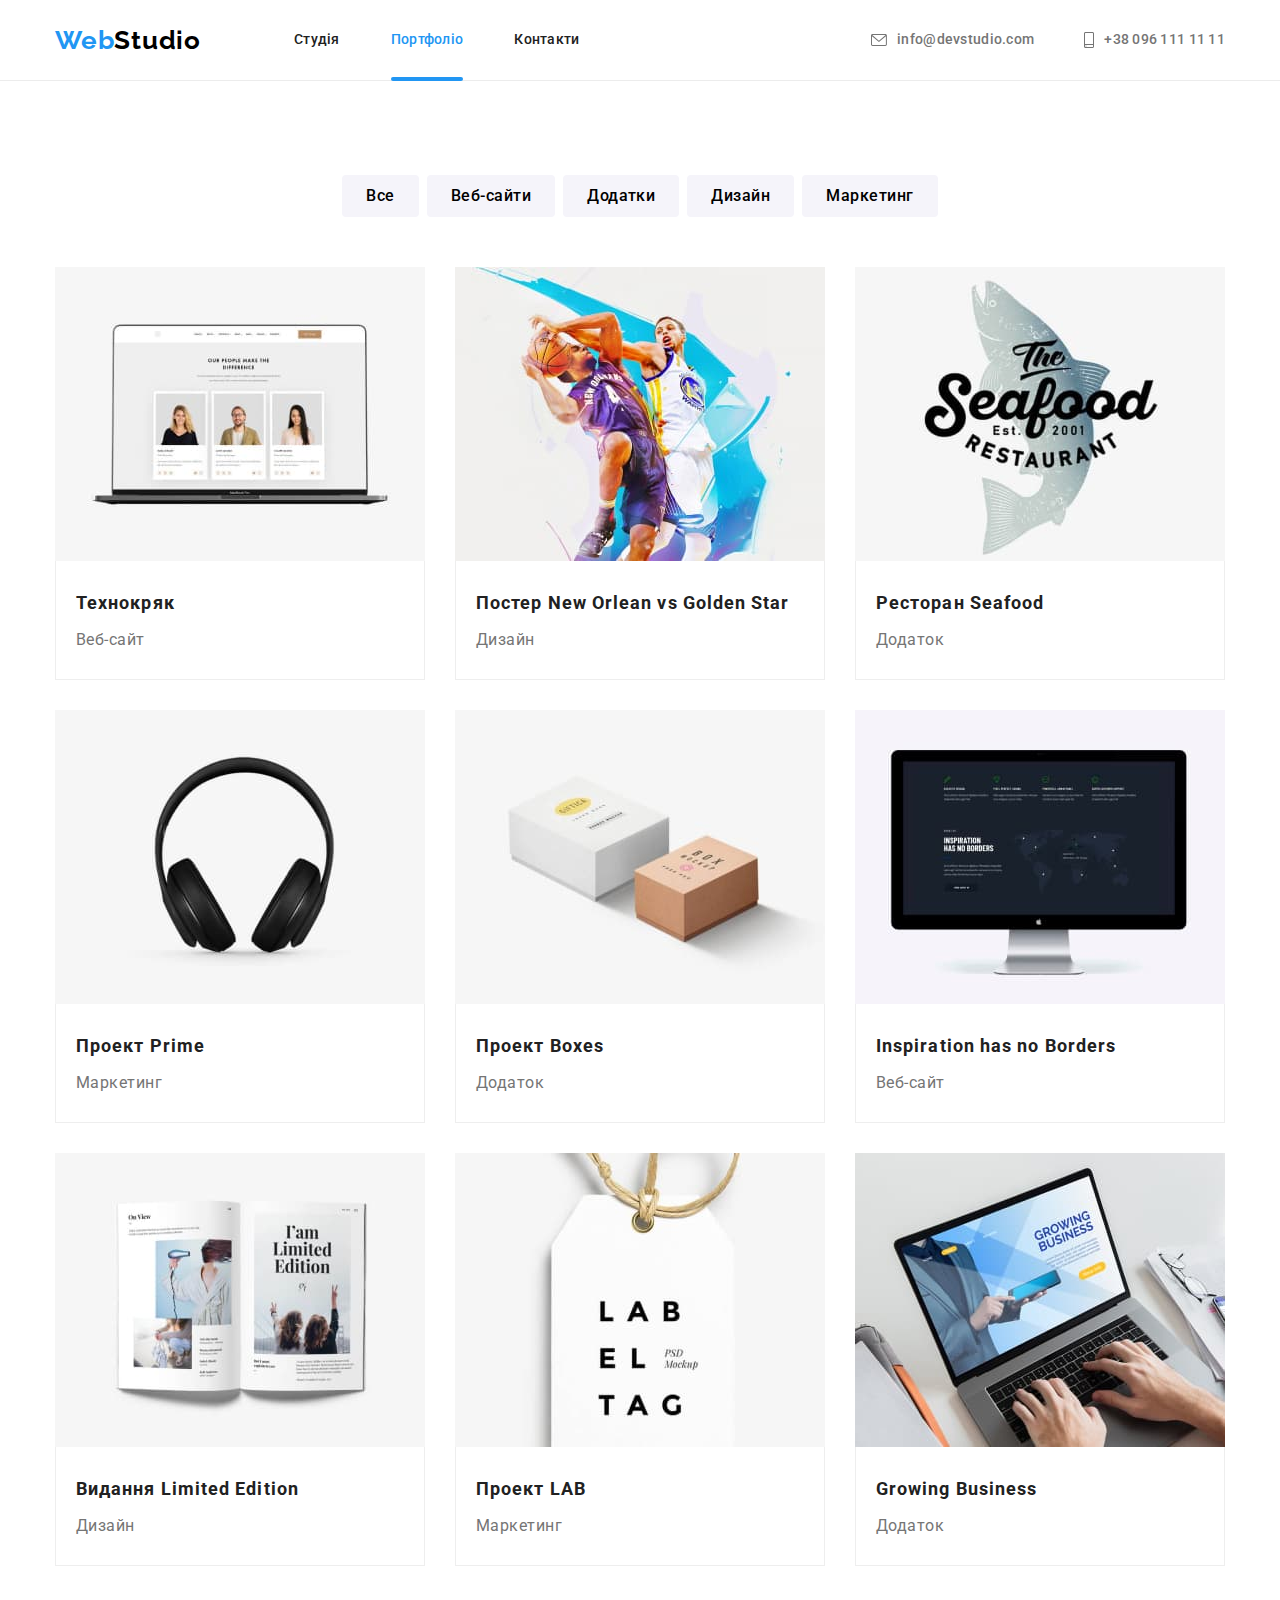
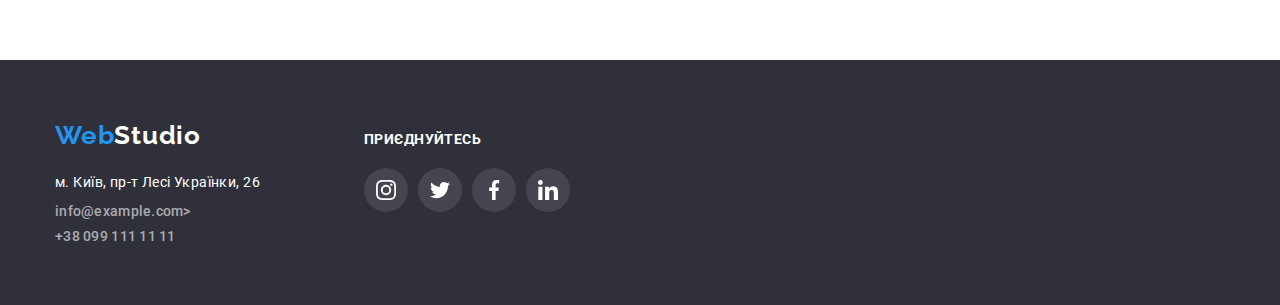
==== portfolio.html @ a133ea39 "copy hw-05" ====
<!DOCTYPE html>
<html lang="uk">
<head>
    <meta charset="UTF-8">
    <meta http-equiv="X-UA-Compatible" content="IE=edge">
    <meta name="viewport" content="width=device-width, initial-scale=1.0">
    <title lang="en">WebStudio</title>
    <link rel="preconnect" href="https://fonts.googleapis.com">
    <link rel="preconnect" href="https://fonts.gstatic.com" crossorigin>
    <link href="https://fonts.googleapis.com/css2?family=Raleway:wght@700&family=Roboto:wght@400;500;700;900&display=swap" rel="stylesheet">
    <link rel="stylesheet" href="https://cdn.jsdelivr.net/npm/modern-normalize@1.1.0/modern-normalize.min.css">
    <link rel="stylesheet" href="./css/styles.css">
</head>

<body>
    <!-- header -->
     <header class="page-header">
      <div class="container page-header-container">
      <nav class="page-nav">
        <a class="logo link" href="./index.html" lang="en">Web<span class="logo-header">Studio</span></a>
        <ul class="menu list">
          <li class="menu-item"><a class="menu-link link" href="">Студія</a></li>
          <li class="menu-item">
            <a class="menu-link current underline link" href="./portfolio.html">Портфоліо</a>
          </li>
          <li class="menu-item">
            <a class="menu-link link" href="">Контакти</a>
          </li>
        </ul>
      </nav>

      <ul class="list contacts-header-container">
          <li class="contacts-header">
            <a class="mail contacts-theme-light link"
            href="mailto:info@devstudio.com">
            <svg class="mail-icon" width="16" height="12">
              <use href="./images/sprite.svg#icon-envelope-hover"></use>
            </svg>
            info@devstudio.com</a>
          </li>       
          <li class="contacts-header">
            <a class="phone-number contacts-theme-light link" href="tel:+380961111111">
              <svg class="phone-icon" width="10" height="16">
                <use href="./images/sprite.svg#icon-smartphone"></use>
              </svg>
              +38 096 111 11 11</a>
          </li>            
      </ul>
      </div>
    </header>

    <!-- content portfolio-->
    <main>
    <section class="section">
      <div class="container">
      <h1 class="visually-hidden">Портфоліо</h1>
        <ul class="list button-portfolio">
            <li class="portfolio-nav">
                <button class="portfolio-btn" type="button">Все</button>
            </li>
            <li class="portfolio-nav">
                <button class="portfolio-btn" type="button">Веб-сайти</button>
            </li>
            <li class="portfolio-nav">
                <button class="portfolio-btn" type="button">Додатки</button>
            </li>
            <li class="portfolio-nav">
                <button class="portfolio-btn" type="button">Дизайн</button>
            </li>
            <li class="portfolio-nav">
                <button class="portfolio-btn" type="button">Маркетинг</button>
            </li>
        </ul>

        <ul class="list portfolio-cards">
            <li class="cards-item">
              <a href="" class="cards-link link">
                <div class="portfolio-box-overlay">
                <img src="./images/portfolio/technocrack.jpg" 
                alt="Технокряк" 
                width="370" 
                height="294">
                <p class="overlay">Ресурс пропонує комплексні пропозиції з різним рівнем функціоналу та сервісів. Все це дозволить відвідувачу отримати вичерпні відомості про компанію чи приватну особу.</p>  
                </div>
                <div class="portfolio-box">
                <h2 class="portfolio-title">Технокряк</h2>
                <p class="portfolio-text">Веб-сайт</p>
                </div> 
              </a>                 
            </li>
            <li class="cards-item">
              <a  href="" class="cards-link link">
                <div class="portfolio-box-overlay">
                  <img src="./images/portfolio/poster.jpg" alt="Постер" 
                width="370"
                height="294">
                <p class="overlay">Ресурс пропонує комплексні пропозиції з різним рівнем функціоналу та сервісів. Все це дозволить відвідувачу отримати вичерпні відомості про компанію чи приватну особу.</p>
                </div>        
                <div class="portfolio-box">
                <h2 class="portfolio-title">Постер <span lang="en">New Orlean vs Golden Star</span> </h2>
                <p class="portfolio-text">Дизайн</p>
                </div>   
              </a>               
            </li>
            <li class="cards-item">
              <a  href="" class="cards-link link">
                <div class="portfolio-box-overlay">
                  <img src="./images/portfolio/seafood.jpg" alt="Ресторан"
                width="370"
                height="294">
                <p class="overlay">Ресурс пропонує комплексні пропозиції з різним рівнем функціоналу та сервісів. Все це дозволить відвідувачу отримати вичерпні відомості про компанію чи приватну особу.</p>
                </div>                
                <div class="portfolio-box">
                  <h2 class="portfolio-title">Ресторан <span lang="en">Seafood</span></h2>
                  <p class="portfolio-text">Додаток</p>
                </div>        
              </a>        
            </li>
            <li class="cards-item">
              <a  href="" class="cards-link link">
                <div class="portfolio-box-overlay">
                  <img src="./images/portfolio/prime.jpg" alt="навушники" 
                  width="370"
                  height="294">
                  <p class="overlay">Ресурс пропонує комплексні пропозиції з різним рівнем функціоналу та сервісів. Все це дозволить відвідувачу отримати вичерпні відомості про компанію чи приватну особу.</p>
                </div>               
                <div class="portfolio-box">
                  <h2 class="portfolio-title">Проект <span lang="en">Prime</span></h2>
                  <p class="portfolio-text">Маркетинг</p>
                </div>    
              </a>            
            </li>
            <li class="cards-item">
              <a  href="" class="cards-link link">
                <div class="portfolio-box-overlay">
                  <img src="./images/portfolio/boxes.jpg" alt="коробки"
                  width="370"
                  height="294">
                  <p class="overlay">Ресурс пропонує комплексні пропозиції з різним рівнем функціоналу та сервісів. Все це дозволить відвідувачу отримати вичерпні відомості про компанію чи приватну особу.</p>
                </div>                
                <div class="portfolio-box">
                  <h2 class="portfolio-title">Проект <span lang="en">Boxes</span></h2>
                  <p class="portfolio-text">Додаток</p>
                </div>   
              </a>             
            </li>
            <li class="cards-item">
              <a  href="" class="cards-link link">
                <div class="portfolio-box-overlay">
                  <img src="./images/portfolio/inspiration.jpg" alt="монітор"
                  width="370"
                  height="294">
                  <p class="overlay">Ресурс пропонує комплексні пропозиції з різним рівнем функціоналу та сервісів. Все це дозволить відвідувачу отримати вичерпні відомості про компанію чи приватну особу.</p>
                </div>                
                <div class="portfolio-box">
                  <h2 class="portfolio-title"  lang="en">Inspiration has no Borders</h2>
                  <p class="portfolio-text">Веб-сайт</p>
                </div>          
              </a>      
            </li>
            <li class="cards-item">
              <a  href="" class="cards-link link">
                <div class="portfolio-box-overlay">
                  <img src="./images/portfolio/limited.jpg" alt="книга"
                width="370"
                height="294">
                <p class="overlay">Ресурс пропонує комплексні пропозиції з різним рівнем функціоналу та сервісів. Все це дозволить відвідувачу отримати вичерпні відомості про компанію чи приватну особу.</p>
                </div>                
                <div class="portfolio-box">
                  <h2 class="portfolio-title">Видання <span lang="en">Limited Edition</span></h2>
                  <p class="portfolio-text">Дизайн</p>
                </div>       
              </a>         
            </li>
            <li class="cards-item">
              <a  href="" class="cards-link link">
                <div class="portfolio-box-overlay">
                  <img src="./images/portfolio/lab.jpg" alt="бірка" 
                width="370"
                height="294">
                <p class="overlay">Ресурс пропонує комплексні пропозиції з різним рівнем функціоналу та сервісів. Все це дозволить відвідувачу отримати вичерпні відомості про компанію чи приватну особу.</p>
                </div>                
                <div class="portfolio-box">
                  <h2 class="portfolio-title">Проект <span lang="en">LAB</span></h2>
                  <p class="portfolio-text">Маркетинг</p>
                </div>     
              </a>           
            </li>
            <li class="cards-item">
              <a  href="" class="cards-link link">
                <div class="portfolio-box-overlay">
                  <img src="./images/portfolio/growing.jpg" alt="ноутбук" 
                width="370"
                height="294">
                <p class="overlay">Ресурс пропонує комплексні пропозиції з різним рівнем функціоналу та сервісів. Все це дозволить відвідувачу отримати вичерпні відомості про компанію чи приватну особу.</p>
                </div>                
                <div class="portfolio-box">
                  <h2 class="portfolio-title"  lang="en">Growing Business</h2>
                  <p class="portfolio-text">Додаток</p>
                </div> 
              </a>               
            </li>
        </ul>  
      </div>                  
    </section>
    </main>


    <!-- footer -->
     <footer class="footer">
      <div class="container pidval">
      <div class="footer-address">
      <a class="link logo" href="./index.html" lang="en">Web<span class="logo-footer">Studio</span></a>
      <address class="address">
        <ul class="list">
          <li class="address-list">
            <a class="street-address link"
              href="https://goo.gl/maps/wQYxwLy2fmPHbs7g9"
              target="_blank"
              rel="noreferrer noopener"
              >м. Київ, пр-т Лесі Українки, 26</a>
          </li>
          <li class="address-list">
            <a class="mail contacts-theme-dark link"
              href="mailto:info@example.com"
              >info@example.com></a>
          </li>
          <li class="address-list">
            <a class="phone-number contacts-theme-dark link" href="tel:+380991111111"
              >+38 099 111 11 11</a>
          </li>
        </ul>
      </address>
      </div>

      <div class="footer-icon">
      <h2 class="footer-title">приєднуйтесь</h2>
      <ul class="footer-social-list list">
        <li class="footer-social-item">
          <a href="" class="footer-social-link">
          <svg class="footer-icon" width="20" height="20">
            <use href="./images/sprite.svg#icon-instagram"></use>
          </svg>            
          </a>
        </li>
        <li class="footer-social-item">
          <a href="" class="footer-social-link">
            <svg class="footer-icon" width="20" height="20">
            <use href="./images/sprite.svg#icon-twitter"></use>  
            </svg>            
          </a>
        </li>
        <li class="footer-social-item">
          <a href="" class="footer-social-link">
            <svg class="footer-icon" width="20" height="20">
            <use href="./images/sprite.svg#icon-facebook"></use>
            </svg>            
          </a>
        </li>
        <li class="footer-social-item">
          <a href="" class="footer-social-link">
            <svg class="footer-icon" width="20" height="20">
              <use href="./images/sprite.svg#icon-linkedin"></use>
            </svg>            
          </a>
        </li>
      </ul>
      </div>
      </div> 
    </footer>
</body>
</html>
---- css/styles.css ----
:root {
    --primary-font: 'Roboto',
        sans-serif;
    --secondary-font: 'Raleway',
        sans-serif;
    --primary-text-color: #212121;
    --secondary-text-color: #757575;
    --accent-color: #2196F3;
    --main-color: #FFFFFF;
    --icon-color: #afb1b8;
    --duration: 250ms;
    --timing-function: cubic-bezier(0.4, 0, 0.2, 1);
}

h1, h2, h3, h4, p {
    margin-top: 0;
    margin-bottom: 0;
}

ol, ul {
    margin-top: 0;
    margin-bottom: 0;
    padding-left: 0;
}

img {
    display: block;
}

button {
    cursor: pointer;
}

.list {
    list-style: none;
}

.link {
    text-decoration: none;
}

body {
    font-family: var(--primary-font);
    color: var(--primary-text-color);
}

img {
    display: block;
    max-width: 100%;
    height: auto;
}

.visually-hidden {
    position: absolute;
    white-space: nowrap;
    width: 1px;
    height: 1px;
    overflow: hidden;
    border: 0;
    padding: 0;
    clip: rect(0 0 0 0);
    clip-path: inset(50%);
    margin: -1px;
}

.container {
    width: 1200px;
    margin-left: auto;
    margin-right: auto;
    padding-left: 15px;
    padding-right: 15px;
}

/* ------------- logo ------------------ */

.logo {
    font-family: var(--secondary-font);
    font-weight: 700;
    font-size: 26px;
    line-height: 1.19;
    letter-spacing: 0.03em;
    color: var(--accent-color);
    margin-right: 93px;
}

.logo-header {
   color: #000000; 
   
}

.logo-footer {
   color: var(--main-color);
}

/* ---------------- header ------------------ */

.page-header {
    border-bottom: 1px solid #ECECEC;
}

.page-header-container {
    display: flex;
    align-items: center;
}

.page-nav {
    display: flex;
    align-items: center;
}

.menu {
    display: flex;
    align-items: center;
}

.menu-item:not(:last-child) {
    margin-right: 51px;
}

.menu-link {
    display: block;
    position: relative;
    font-weight: 500;
    font-size: 14px;
    line-height: 1.14;
    letter-spacing: 0.02em;
    color: var(--primary-text-color);
    padding-top: 32px;
    padding-bottom: 32px;
    transition: color var(--duration) var(--timing-function);
}

.underline::after {
    position: absolute;
    display: block;
    content: '';
    left: 0;
    bottom: 0;
    width: 100%;
    height: 4px;
    border-radius: 2px;
    background-color: var(--accent-color);
    margin-bottom: -1px;
}

.menu-link.current {
    color: var(--accent-color);
}

.menu-link:hover,
.menu-link:focus {
    color: var(--accent-color);
}

.contacts-header-container {
    display: flex;
    align-items: center;
    margin-left: auto;
}

.contacts-header:not(:last-child) {
    margin-right: 50px;
}

.phone-number,
.mail {
    display: flex;
    align-items: center;
    font-weight: 500;
    font-size: 14px;
    line-height: 1.14;
    letter-spacing: 0.02em;
    transition: color var(--duration) var(--timing-function);
}

.contacts-theme-dark {
    color: rgba(255, 255, 255, 0.6);
}

.contacts-theme-light {
    color: var(--secondary-text-color);
}

.phone-number:hover,
.phone-number:focus {
    color: var(--accent-color);
}

.phone-icon {
    fill: currentColor;
    margin-right: 10px;
}

.mail:hover,
.mail:focus {
    color: var(--accent-color);
}

.mail-icon {
    fill: currentColor;
    margin-right: 10px;
}

/* ------------------ hero -------------*/

.hero {
    max-width: 1600px;
    background-color: #2F303A;
    text-align: center;
    padding-top: 200px;
    padding-bottom: 200px;
    background-image:linear-gradient(rgba(47, 48, 58, 0.4), rgba(47, 48, 58, 0.4)), url(../images/hero/bg.jpg);
    background-size: cover;
    background-position: center ;
    background-repeat: no-repeat;
    background-color: #C4C4C4;
    margin-left: auto;
    margin-right: auto;
}

.hero-title {
    width: 696px;
    font-weight: 900;
    font-size: 44px;
    line-height: 1.36;
    letter-spacing: 0.06em;
    align-items: center;
    text-transform: uppercase;
    color: var(--main-color);
    margin-left: auto;
    margin-right: auto;
    margin-bottom: 30px;
}

.modal-btn {
    border-radius: 4px;
    min-width: 200px;
    padding: 10px 32px;
    font-weight: 700;
    font-size: 16px;
    line-height: 1.88;
    align-items: center;
    letter-spacing: 0.06em;
    color: var(--main-color);
    background-color: var(--accent-color);
    border-color: transparent;
    transition: background-color var(--duration) var(--timing-function), box-shadow var(--duration) var(--timing-function);
  }

.modal-btn:hover,
.modal-btn:focus {
    background-color: #188CE8;
    box-shadow: 0px 4px 4px rgba(0, 0, 0, 0.15);
}


/* ----------------- content ----------- */

.section {
    padding-top: 94px;
    padding-bottom: 94px;
}

.content-list-container {
    display: flex;
    flex-wrap: wrap;
    justify-content: space-between;
}

.content-title {
    font-weight: 700;
    font-size: 14px;
    line-height: 1.14;
    letter-spacing: 0.03em;
    text-transform: uppercase;
    margin-bottom: 10px;
}

.content-text {
    width: 270px;
    font-weight: 400;
    font-size: 14px;
    line-height: 1.71;
    letter-spacing: 0.03em;
    color: var(--secondary-text-color);
}

.icon-content {
    display: flex;
    justify-content: center;
    align-items: center;
    margin-bottom: 30px;  
    width: 270px;
    height: 120px;
    background-color: #F5F4FA;
    border-radius: 4px;
}

.section-heading {
    font-weight: 700;
    font-size: 36px;
    line-height: 1.16;
    text-align: center;
    letter-spacing: 0.03em;
    margin-bottom: 50px;
}

.img-box {
    padding-top: 0px;
}

.img-box-container {
    display: flex;
    justify-content: space-between;
}

.img-item {
    position: relative;
}

.img-title {
    position: absolute;
    display: flex;
    align-items: center;
    justify-content: center;
    font-family: var(--primary-font);
    font-weight: 700;
    font-size: 14px;
    line-height: 1.14;
    letter-spacing: 0.03em;
    text-transform: uppercase;
    color: var(--main-color);
    width: 100%;
    height: 70px;
    background: rgba(47, 48, 58, 0.8);
    bottom: 0;
}


/* ------------- team ------------ */

.team {
    background-color: #F5F4FA;
}

.team-name {
    display: flex;
    flex-wrap: wrap;
}

.team-cards {
    width: 270px;
    height: 428px;
    background: var(--main-color);
    box-shadow: 0px 1px 3px rgba(0, 0, 0, 0.12), 0px 1px 1px rgba(0, 0, 0, 0.14), 0px 2px 1px rgba(0, 0, 0, 0.2);
    border-radius: 0px 0px 4px 4px;
    flex-basis: calc((100% - 90px) / 4);
}

.team-cards:not(:nth-child(4n)) {
    margin-right: 30px;
}

.team-name-title {
    font-weight: 500;
    font-size: 16px;
    line-height: 1.19;
    text-align: center;
    letter-spacing: 0.03em;
    margin-bottom: 10px;
}

.team-name-text {
    font-weight: 400;
    font-size: 16px;
    line-height: 1.19;
    text-align: center;
    letter-spacing: 0.03em;
    color: var(--secondary-text-color);
    margin-bottom: 16px;
    }

.team-name-box {
    padding-top: 30px;
    padding-bottom: 30px;
}

.social-list {
    display: flex;
    justify-content: center;
    gap: 10px;
}

.social-list-link {
    display: flex;
    justify-content: center;
    align-items: center;
    width: 44px;
    height: 44px;
    border-radius: 50%;
    background-color: var(--main-color);
    transition: background-color var(--duration) var(--timing-function);
}

.social-list-icon {
    fill: var(--icon-color);
    transition: fill var(--duration) var(--timing-function);
}

.social-list-link:hover,
.social-list-link:focus {
    background-color: var(--accent-color);
}

.social-list-link:hover .social-list-icon,
.social-list-link:focus .social-list-icon {
    fill: var(--main-color);
}

/* -------------- client -------------- */

.client-list {
    display: flex;
    justify-content: center;
    gap: 30px;
}

.client-item {
    width: 170px;
    height: 92px;
}

.client-link {
    display: flex;
    justify-content: center;
    align-items: center;
    width: 100%;
    height: 100%;
    border: 1px solid var(--icon-color);
    border-radius: 4px;
    transition: border-color var(--duration) var(--timing-function);
}

.client-icon {
    fill: var(--icon-color);
    transition: fill var(--duration) var(--timing-function);
}

.client-link:hover,
.client-link:focus {
    border-color: var(--accent-color);
}

.client-link:hover .client-icon,
.client-link:focus .client-icon {
    fill: var(--accent-color);
}

    
/* ------------ footer ------------ */

.footer {
    background-color: #2F303A;
    padding-top: 60px;
    padding-bottom: 60px;
}

.pidval {
    display: flex;
    align-items: baseline;
}

.footer-address {   
    margin-right: 70px;
}

.address {
    font-style: normal;
    margin-top: 20px;
}

.street-address {
    font-weight: 400;
    font-size: 14px;
    line-height: 1.71;
    letter-spacing: 0.03em;
    color: var(--main-color);  
    transition: color var(--duration) var(--timing-function);
}

.address-list:not(:last-child) {
    margin-bottom: 9px;
}
 
.street-address:hover,
.street-address:focus {
    color: var(--accent-color);
}

.footer-title {
    font-family: var(--primary-font);
    font-weight: 700;
    font-size: 14px;
    line-height: 1.14;
    letter-spacing: 0.03em;
    text-transform: uppercase;
    color: var(--main-color);
    margin-bottom: 20px;
}

.footer-social-list {
    display: flex;
    justify-content: center;
    gap: 10px;
}

.footer-social-link {
    display: flex;
    justify-content: center;
    align-items: center;
    width: 44px;
    height: 44px;
    border-radius: 50%;
    background-color: rgba(255, 255, 255, 0.1);
    transition: background-color var(--duration) var(--timing-function);
}

.footer-icon {
    fill: var(--main-color);
}

.footer-social-link:hover,
.footer-social-link:focus {
    background-color: var(--accent-color);
}



/* ---------------- portfolio ------------- */

.button-portfolio {
    display: flex;
    margin-bottom: 50px;
    justify-content: center;
}

.portfolio-nav:not(:last-child) {
    margin-right: 8px;
}

.portfolio-btn {
    font-weight: 500;
    font-size: 16px;
    line-height: 1.62;
    text-align: center;
    letter-spacing: 0.03em;
    cursor: pointer;
    background-color: #F5F4FA;
    border-radius: 4px;
    border-color: transparent;
    padding: 6px 22px;
    transition: color var(--duration) var(--timing-function), background-color var(--duration) var(--timing-function), box-shadow var(--duration) var(--timing-function);
}

.portfolio-btn:hover,
.portfolio-btn:focus {
    color: var(--main-color);
    background-color: var(--accent-color);
    box-shadow: 0px 4px 4px rgba(0, 0, 0, 0.25);
}

.portfolio-cards {
    display: flex;
    flex-wrap: wrap;
    gap: 30px;
}

.portfolio-box {
    border: 1px solid #EEEEEE;
    border-top: transparent;
    padding: 24px 20px;
}

.portfolio-title {
    font-weight: 700;
    font-size: 18px;
    line-height: 2.0;
    letter-spacing: 0.06em;
    margin-bottom: 4px;
    color: var(--primary-text-color);
}

.portfolio-text {
    font-weight: 400;
    font-size: 16px;
    line-height: 1.88;
    letter-spacing: 0.03em;
    color: var(--secondary-text-color);
}

.cards-link {
    display: block;
    transition: box-shadow var(--duration) var(--timing-function);
}

.cards-link:hover,
.cards-link:focus {
    cursor: pointer;
    box-shadow: 0px 4px 4px rgba(0, 0, 0, 0.25);
}

.portfolio-box-overlay {
    position: relative;
    overflow: hidden;
}

.overlay {
    position: absolute;
    top: 0;
    left: 0;
    font-family: var(--primary-font);
    font-weight: 400;
    font-size: 18px;
    line-height: 1.56;   
    letter-spacing: 0.03em;
    color: var(--main-color);
    background-color: rgba(33, 150, 243, 0.9);
    padding: 63px 24px;
    width: 100%;
    height: 100%;
    transform: translate(0, 100%);
    transition: transform var(--duration) var(--timing-function);
}

.cards-link:hover .overlay,
.cards-link:focus .overlay {
    transform: translate(0, 0);
}

/* ------------ modal btn ------------------- */

.backdrop {
    position: fixed;
    z-index: 100;
    top: 0;
    left: 0;
    width: 100%;
    height: 100%;
    background-color: rgba(0, 0, 0, 0.2);
    transition: opacity var(--duration) var(--timing-function), visibility var(--duration) var(--timing-function);
}

.backdrop.is-hidden {
    opacity: 0;
    visibility: hidden;
    pointer-events: none;
}

.modal {
    position: absolute;
    top: 50%;
    left: 50%;
    transform: translate(-50%, -50%);
    width: 528px;
    height: 581px;
    background-color: var(--main-color);
}

.modal-close-btn {
    position: absolute;
    top: 8px;
    right: 8px;
    display: flex;
    align-items: center;
    justify-content: center;
    width: 30px;
    height: 30px;
    border-radius: 50%;
    background-color: var(--main-color);
    border: 1px solid rgba(0, 0, 0, 0.1);
    padding: 0;
}
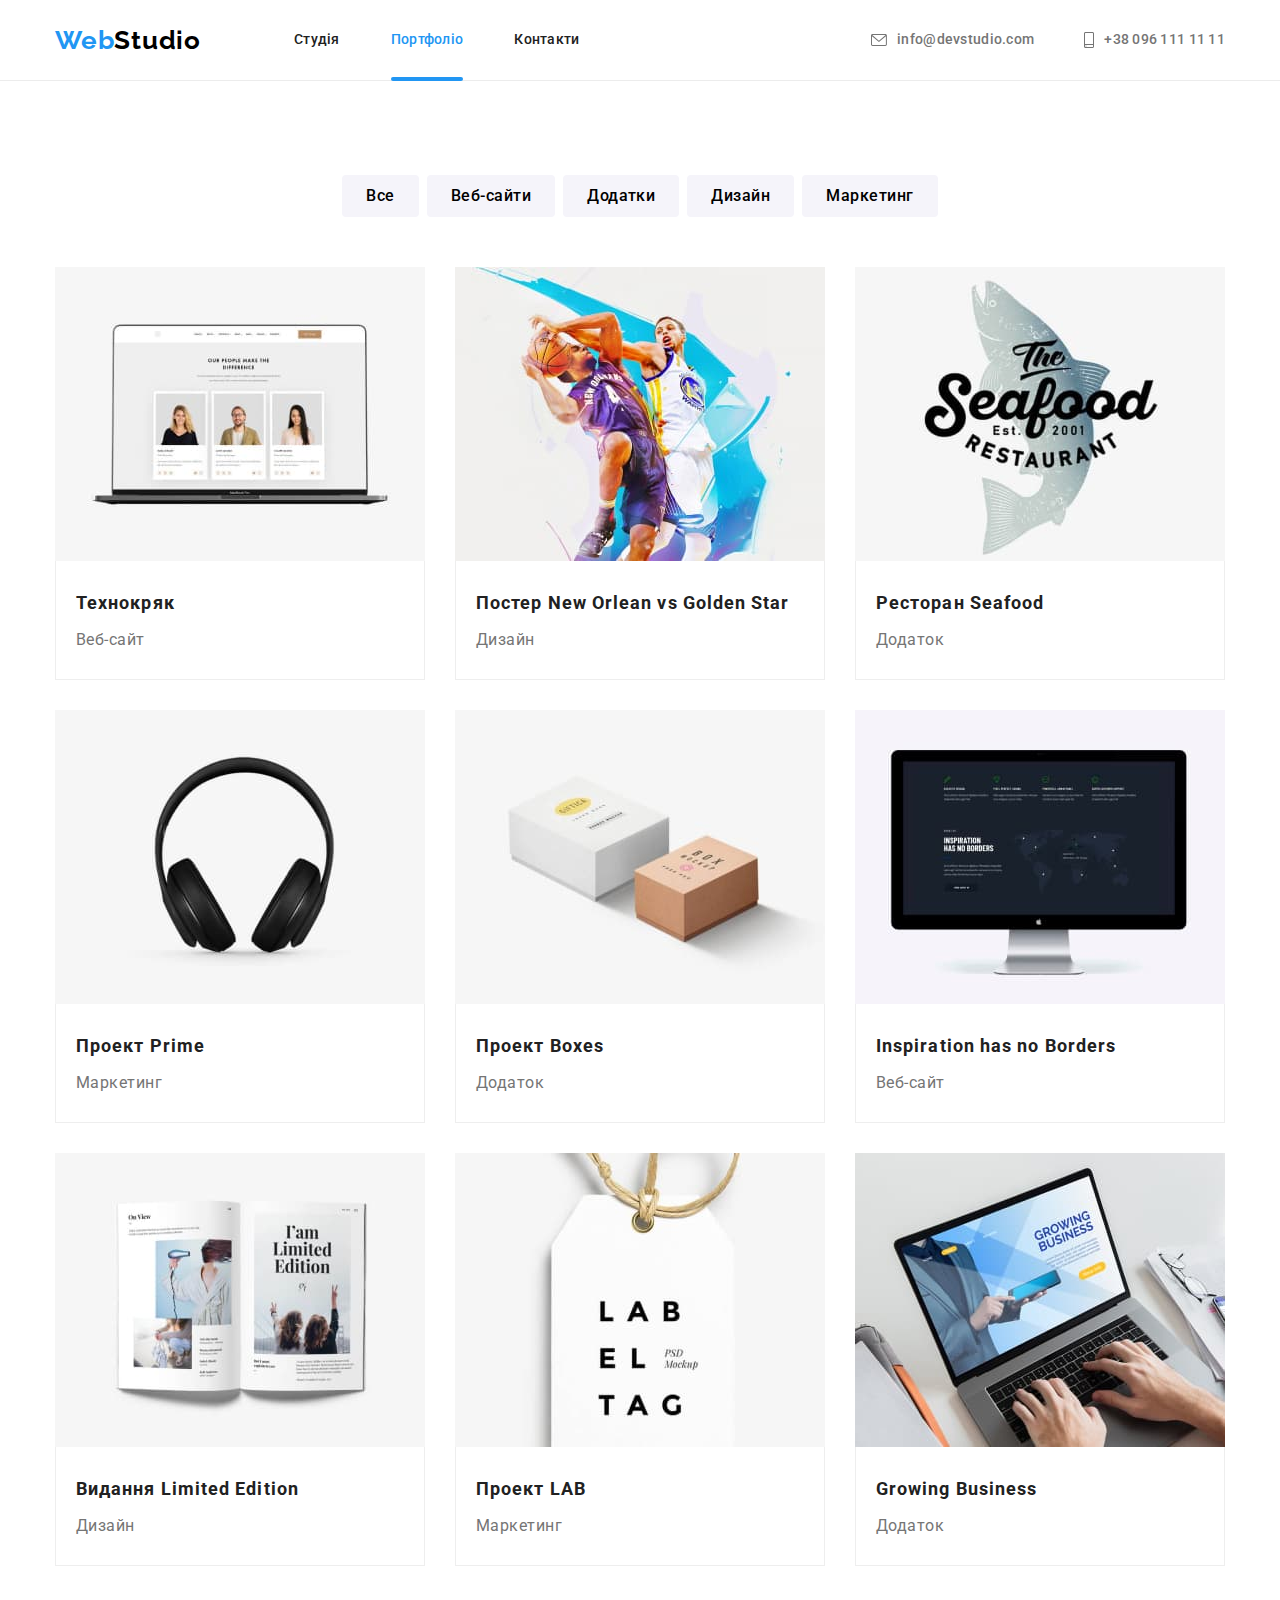
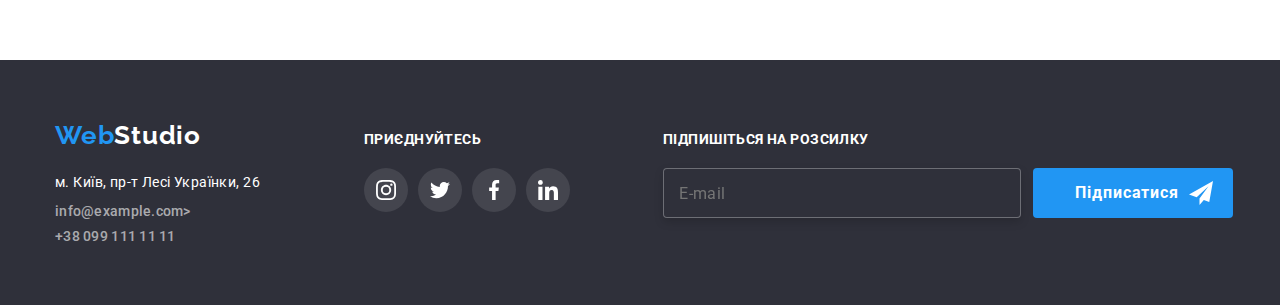
==== commit 9366d3cc: "add  footer form" ====
--- a/portfolio.html
+++ b/portfolio.html
@@ -207,7 +207,7 @@
 
 
     <!-- footer -->
-     <footer class="footer">
+    <footer class="footer">
       <div class="container pidval">
       <div class="footer-address">
       <a class="link logo" href="./index.html" lang="en">Web<span class="logo-footer">Studio</span></a>
@@ -266,7 +266,23 @@
         </li>
       </ul>
       </div>
-      </div> 
+
+      <div class="form-footer-wrapper">
+        <p class="form-footer-text">Підпишіться на розсилку</p>
+        <form class="form-footer">
+        <label>
+          <input type="email" name="email" class="form-footer-input" placeholder="E-mail" >
+        </label>        
+        <button class="form-footer-btn" type="submit">
+          <span class="form-footer-btn-text">Підписатися 
+            <svg class="form-footer-icon" width="24" height="24">
+            <use href="/images/sprite.svg#icon-send"></use>
+            </svg>
+          </span>
+        </button>
+        </form>
+      </div>
+      </div>
     </footer>
 </body>
 </html>
--- a/css/styles.css
+++ b/css/styles.css
@@ -460,9 +460,9 @@
 /* ------------ footer ------------ */
 
 .footer {
+    display: flex;
     background-color: #2F303A;
-    padding-top: 60px;
-    padding-bottom: 60px;
+    padding: 60px 0px;
 }
 
 .pidval {
@@ -512,6 +512,7 @@
     display: flex;
     justify-content: center;
     gap: 10px;
+    margin-right: 93px;
 }
 
 .footer-social-link {
@@ -532,6 +533,75 @@
 .footer-social-link:hover,
 .footer-social-link:focus {
     background-color: var(--accent-color);
+}
+
+/* --------- form footer --------- */
+
+.form-footer-text {
+    display: block;
+    font-weight: 700;
+    font-size: 14px;
+    line-height: 1.14;
+    letter-spacing: 0.03em;
+    text-transform: uppercase;
+    color: var(--main-color);
+    margin-bottom: 20px;
+}
+
+.form-footer {
+    display: flex;
+}
+
+.form-footer-input {
+    width: 358px;
+    height: 50px;
+    padding: 16px 15px;
+    margin-right: 12px;
+    border: 1px solid rgba(255, 255, 255, 0.3);
+    filter: drop-shadow(0px 4px 4px rgba(0, 0, 0, 0.15));
+    border-radius: 4px;
+    background-color: #2F303A;
+    color: var(--main-color);
+
+    font-family: var(--primary-font);
+    font-weight: 400;
+    font-size: 16px;
+    line-height: 1.25;
+    letter-spacing: 0.03em;
+}
+
+.form-footer-btn {
+    width: 200px;
+    height: 50px;
+    border-radius: 4px;
+    padding-left: 28px;
+    background-color: var(--accent-color);
+    border-color: transparent;
+    transition: background-color var(--duration) var(--timing-function), box-shadow var(--duration) var(--timing-function);
+  }
+
+.form-footer-btn:hover,
+.form-footer-btn:focus {
+    background-color: #188CE8;
+    box-shadow: 0px 4px 4px rgba(0, 0, 0, 0.15);
+}
+
+.form-footer-btn-text {
+    display: flex;
+    align-items: center;
+    justify-content: center;
+    font-family: var(--primary-font);
+    font-weight: 700;
+    font-size: 16px;
+    line-height: 1.88;
+    align-items: center;
+    letter-spacing: 0.06em;
+    color: var(--main-color);
+    
+}
+
+.form-footer-icon {
+    margin-left: 10px;
 }
 
 
@@ -664,6 +734,7 @@
     width: 528px;
     height: 581px;
     background-color: var(--main-color);
+    padding: 40px;
 }
 
 .modal-close-btn {
@@ -680,3 +751,160 @@
     border: 1px solid rgba(0, 0, 0, 0.1);
     padding: 0;
 }
+
+.modal-close-icon {
+    transition: fill var(--duration) var(--timing-function);
+}
+
+.modal-close-btn:hover .modal-close-icon, 
+.modal-close-btn:focus .modal-close-icon {
+    fill: var(--accent-color);
+}
+
+
+/* --------------- modal form --------------- */
+
+.modal-form {
+    display: flex;
+    flex-direction: column;
+}
+
+.text-form {
+    font-weight: 700;
+    font-size: 20px;
+    line-height: 1.15;
+    text-align: center;
+    letter-spacing: 0.03em;
+    margin-bottom: 12px;
+}
+
+.modal-form-field {
+    margin-bottom: 10px;
+}
+
+.modal-form-desc {
+    display: block;
+    font-weight: 400;
+    font-size: 12px;
+    line-height: 1.16;
+    letter-spacing: 0.01em;
+    color: var(--secondary-text-color);
+    margin-bottom: 4px;
+}
+
+.modal-form-wrapper {
+    display: block;
+    position: relative;
+}
+
+.modal-form-input {
+    width: 100%;
+    height: 40px;
+    border: 1px solid rgba(33, 33, 33, 0.2);
+    border-radius: 4px;
+    padding-left: 42px;
+    transition: border-color var(--duration) var(--timing-function);
+}
+
+.modal-form-input:focus {
+    outline: 0;
+    border-color: var(--accent-color);
+}
+
+.modal-form-icon {
+    position: absolute;
+    top: 11px;
+    left: 12px; 
+    transition: fill var(--duration) var(--timing-function);   
+}
+
+.modal-form-input:focus + .modal-form-icon {
+    fill: var(--accent-color);
+}
+
+.modal-form-message {
+    width: 100%;
+    height: 120px;
+    padding: 12px 16px;
+    border: 1px solid rgba(33, 33, 33, 0.2);
+    border-radius: 4px;
+    resize: none;
+    font-size: 12px;
+    transition: border-color var(--duration) var(--timing-function);
+    margin-bottom: 20px;
+}
+
+.modal-form-message::placeholder {
+    font-size: 12px;
+    color: rgba(117, 117, 117, 0.5);
+}
+
+.modal-form-message:focus {
+    outline: 0;
+    border-color: var(--accent-color);
+}
+
+.modal-form-check-desc {
+    display: flex;
+    align-items: center;
+    font-weight: 400;
+    font-size: 14px;
+    line-height: 1.71;
+    letter-spacing: 0.03em;
+    color: var(--secondary-text-color);
+    margin-bottom: 30px;
+    
+}
+
+.modal-form-check-desc::before {
+    display: block;
+    width: 16px;
+    height: 15px;
+    border: 1px solid var(--primary-text-color);
+    box-shadow: 0px 4px 4px rgba(0, 0, 0, 0.25);
+    border-radius: 2px;
+    content: '';
+    cursor: pointer;
+    margin-right: 7px;
+}
+
+.modal-form-check:checked + .modal-form-check-desc::before {
+    background-color: var(--accent-color);
+    background-image: url(/images/vector/vector\(1\).svg);
+    background-repeat: no-repeat;
+    background-position: center;
+    border-color: transparent;
+}
+
+
+.modal-form-check:focus + .modal-form-check-desc::before {
+    outline: 1px solid var(--accent-color);
+}
+
+.modal-form-check-desc-link {
+    color: var(--accent-color);
+    text-decoration: underline var(--accent-color);
+}
+
+.modal-form-submit {
+    align-self: center;
+    border-radius: 4px;
+    min-width: 200px;
+    padding: 10px 32px;
+    font-weight: 700;
+    font-size: 16px;
+    line-height: 1.88;
+    align-items: center;
+    letter-spacing: 0.06em;
+    color: var(--main-color);
+    background-color: var(--accent-color);
+    border-color: transparent;
+    transition: background-color var(--duration) var(--timing-function), box-shadow var(--duration) var(--timing-function);
+  }
+
+.modal-btn:hover,
+.modal-btn:focus {
+    background-color: #188CE8;
+    box-shadow: 0px 4px 4px rgba(0, 0, 0, 0.15);
+}
+
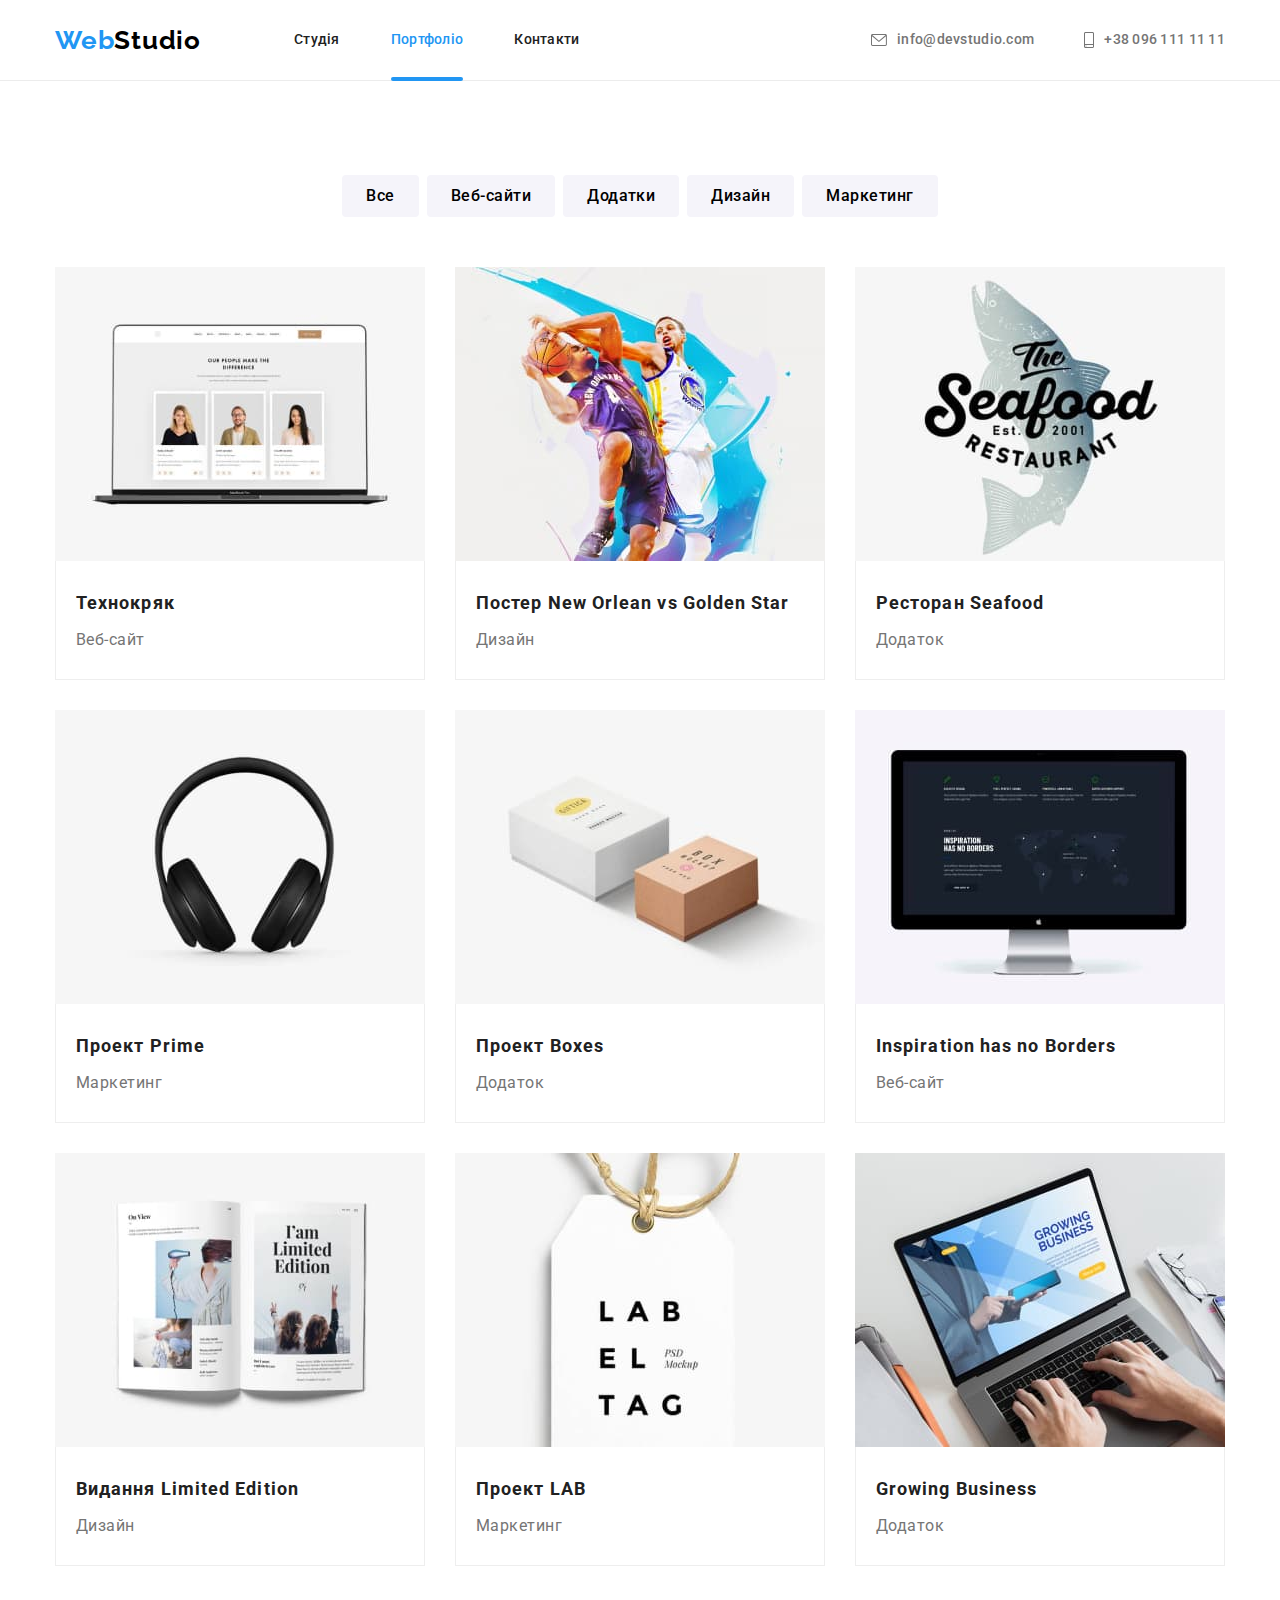
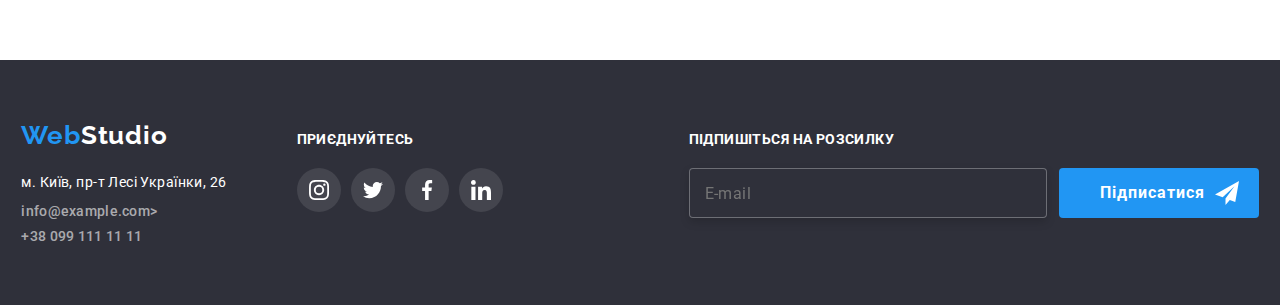
==== commit 1a8e2db2: "add changes hw-06" ====
--- a/portfolio.html
+++ b/portfolio.html
@@ -1,288 +1,346 @@
 <!DOCTYPE html>
 <html lang="uk">
-<head>
-    <meta charset="UTF-8">
-    <meta http-equiv="X-UA-Compatible" content="IE=edge">
-    <meta name="viewport" content="width=device-width, initial-scale=1.0">
+  <head>
+    <meta charset="UTF-8" />
+    <meta http-equiv="X-UA-Compatible" content="IE=edge" />
+    <meta name="viewport" content="width=device-width, initial-scale=1.0" />
     <title lang="en">WebStudio</title>
-    <link rel="preconnect" href="https://fonts.googleapis.com">
-    <link rel="preconnect" href="https://fonts.gstatic.com" crossorigin>
-    <link href="https://fonts.googleapis.com/css2?family=Raleway:wght@700&family=Roboto:wght@400;500;700;900&display=swap" rel="stylesheet">
-    <link rel="stylesheet" href="https://cdn.jsdelivr.net/npm/modern-normalize@1.1.0/modern-normalize.min.css">
-    <link rel="stylesheet" href="./css/styles.css">
-</head>
-
-<body>
+    <link rel="preconnect" href="https://fonts.googleapis.com" />
+    <link rel="preconnect" href="https://fonts.gstatic.com" crossorigin />
+    <link
+      href="https://fonts.googleapis.com/css2?family=Raleway:wght@700&family=Roboto:wght@400;500;700;900&display=swap"
+      rel="stylesheet"
+    />
+    <link
+      rel="stylesheet"
+      href="https://cdn.jsdelivr.net/npm/modern-normalize@1.1.0/modern-normalize.min.css"
+    />
+    <link rel="stylesheet" href="./css/styles.css" />
+  </head>
+
+  <body>
     <!-- header -->
-     <header class="page-header">
+    <header class="page-header">
       <div class="container page-header-container">
-      <nav class="page-nav">
-        <a class="logo link" href="./index.html" lang="en">Web<span class="logo-header">Studio</span></a>
-        <ul class="menu list">
-          <li class="menu-item"><a class="menu-link link" href="">Студія</a></li>
-          <li class="menu-item">
-            <a class="menu-link current underline link" href="./portfolio.html">Портфоліо</a>
+        <nav class="page-nav">
+          <a class="logo link" href="./index.html" lang="en"
+            >Web<span class="logo-header">Studio</span></a
+          >
+          <ul class="menu list">
+            <li class="menu-item"><a class="menu-link link" href="">Студія</a></li>
+            <li class="menu-item">
+              <a class="menu-link current underline link" href="./portfolio.html">Портфоліо</a>
+            </li>
+            <li class="menu-item">
+              <a class="menu-link link" href="">Контакти</a>
+            </li>
+          </ul>
+        </nav>
+
+        <ul class="list contacts-header-container">
+          <li class="contacts-header">
+            <a class="mail contacts-theme-light link" href="mailto:info@devstudio.com">
+              <svg class="mail-icon" width="16" height="12">
+                <use href="./images/sprite.svg#icon-envelope-hover"></use>
+              </svg>
+              info@devstudio.com</a
+            >
           </li>
-          <li class="menu-item">
-            <a class="menu-link link" href="">Контакти</a>
-          </li>
-        </ul>
-      </nav>
-
-      <ul class="list contacts-header-container">
-          <li class="contacts-header">
-            <a class="mail contacts-theme-light link"
-            href="mailto:info@devstudio.com">
-            <svg class="mail-icon" width="16" height="12">
-              <use href="./images/sprite.svg#icon-envelope-hover"></use>
-            </svg>
-            info@devstudio.com</a>
-          </li>       
           <li class="contacts-header">
             <a class="phone-number contacts-theme-light link" href="tel:+380961111111">
               <svg class="phone-icon" width="10" height="16">
                 <use href="./images/sprite.svg#icon-smartphone"></use>
               </svg>
-              +38 096 111 11 11</a>
-          </li>            
-      </ul>
+              +38 096 111 11 11</a
+            >
+          </li>
+        </ul>
       </div>
     </header>
 
     <!-- content portfolio-->
     <main>
-    <section class="section">
-      <div class="container">
-      <h1 class="visually-hidden">Портфоліо</h1>
-        <ul class="list button-portfolio">
-            <li class="portfolio-nav">
-                <button class="portfolio-btn" type="button">Все</button>
-            </li>
-            <li class="portfolio-nav">
-                <button class="portfolio-btn" type="button">Веб-сайти</button>
-            </li>
-            <li class="portfolio-nav">
-                <button class="portfolio-btn" type="button">Додатки</button>
-            </li>
-            <li class="portfolio-nav">
-                <button class="portfolio-btn" type="button">Дизайн</button>
-            </li>
-            <li class="portfolio-nav">
-                <button class="portfolio-btn" type="button">Маркетинг</button>
-            </li>
-        </ul>
-
-        <ul class="list portfolio-cards">
-            <li class="cards-item">
-              <a href="" class="cards-link link">
-                <div class="portfolio-box-overlay">
-                <img src="./images/portfolio/technocrack.jpg" 
-                alt="Технокряк" 
-                width="370" 
-                height="294">
-                <p class="overlay">Ресурс пропонує комплексні пропозиції з різним рівнем функціоналу та сервісів. Все це дозволить відвідувачу отримати вичерпні відомості про компанію чи приватну особу.</p>  
-                </div>
-                <div class="portfolio-box">
-                <h2 class="portfolio-title">Технокряк</h2>
-                <p class="portfolio-text">Веб-сайт</p>
-                </div> 
-              </a>                 
-            </li>
-            <li class="cards-item">
-              <a  href="" class="cards-link link">
-                <div class="portfolio-box-overlay">
-                  <img src="./images/portfolio/poster.jpg" alt="Постер" 
-                width="370"
-                height="294">
-                <p class="overlay">Ресурс пропонує комплексні пропозиції з різним рівнем функціоналу та сервісів. Все це дозволить відвідувачу отримати вичерпні відомості про компанію чи приватну особу.</p>
-                </div>        
-                <div class="portfolio-box">
-                <h2 class="portfolio-title">Постер <span lang="en">New Orlean vs Golden Star</span> </h2>
-                <p class="portfolio-text">Дизайн</p>
-                </div>   
-              </a>               
-            </li>
-            <li class="cards-item">
-              <a  href="" class="cards-link link">
-                <div class="portfolio-box-overlay">
-                  <img src="./images/portfolio/seafood.jpg" alt="Ресторан"
-                width="370"
-                height="294">
-                <p class="overlay">Ресурс пропонує комплексні пропозиції з різним рівнем функціоналу та сервісів. Все це дозволить відвідувачу отримати вичерпні відомості про компанію чи приватну особу.</p>
-                </div>                
+      <section class="section">
+        <div class="container">
+          <h1 class="visually-hidden">Портфоліо</h1>
+          <ul class="list button-portfolio">
+            <li class="portfolio-nav">
+              <button class="portfolio-btn" type="button">Все</button>
+            </li>
+            <li class="portfolio-nav">
+              <button class="portfolio-btn" type="button">Веб-сайти</button>
+            </li>
+            <li class="portfolio-nav">
+              <button class="portfolio-btn" type="button">Додатки</button>
+            </li>
+            <li class="portfolio-nav">
+              <button class="portfolio-btn" type="button">Дизайн</button>
+            </li>
+            <li class="portfolio-nav">
+              <button class="portfolio-btn" type="button">Маркетинг</button>
+            </li>
+          </ul>
+
+          <ul class="list portfolio-cards">
+            <li class="cards-item">
+              <a href="" class="cards-link link">
+                <div class="portfolio-box-overlay">
+                  <img
+                    src="./images/portfolio/technocrack.jpg"
+                    alt="Технокряк"
+                    width="370"
+                    height="294"
+                  />
+                  <p class="overlay">
+                    Ресурс пропонує комплексні пропозиції з різним рівнем функціоналу та сервісів.
+                    Все це дозволить відвідувачу отримати вичерпні відомості про компанію чи
+                    приватну особу.
+                  </p>
+                </div>
+                <div class="portfolio-box">
+                  <h2 class="portfolio-title">Технокряк</h2>
+                  <p class="portfolio-text">Веб-сайт</p>
+                </div>
+              </a>
+            </li>
+            <li class="cards-item">
+              <a href="" class="cards-link link">
+                <div class="portfolio-box-overlay">
+                  <img src="./images/portfolio/poster.jpg" alt="Постер" width="370" height="294" />
+                  <p class="overlay">
+                    Ресурс пропонує комплексні пропозиції з різним рівнем функціоналу та сервісів.
+                    Все це дозволить відвідувачу отримати вичерпні відомості про компанію чи
+                    приватну особу.
+                  </p>
+                </div>
+                <div class="portfolio-box">
+                  <h2 class="portfolio-title">
+                    Постер <span lang="en">New Orlean vs Golden Star</span>
+                  </h2>
+                  <p class="portfolio-text">Дизайн</p>
+                </div>
+              </a>
+            </li>
+            <li class="cards-item">
+              <a href="" class="cards-link link">
+                <div class="portfolio-box-overlay">
+                  <img
+                    src="./images/portfolio/seafood.jpg"
+                    alt="Ресторан"
+                    width="370"
+                    height="294"
+                  />
+                  <p class="overlay">
+                    Ресурс пропонує комплексні пропозиції з різним рівнем функціоналу та сервісів.
+                    Все це дозволить відвідувачу отримати вичерпні відомості про компанію чи
+                    приватну особу.
+                  </p>
+                </div>
                 <div class="portfolio-box">
                   <h2 class="portfolio-title">Ресторан <span lang="en">Seafood</span></h2>
                   <p class="portfolio-text">Додаток</p>
-                </div>        
-              </a>        
-            </li>
-            <li class="cards-item">
-              <a  href="" class="cards-link link">
-                <div class="portfolio-box-overlay">
-                  <img src="./images/portfolio/prime.jpg" alt="навушники" 
-                  width="370"
-                  height="294">
-                  <p class="overlay">Ресурс пропонує комплексні пропозиції з різним рівнем функціоналу та сервісів. Все це дозволить відвідувачу отримати вичерпні відомості про компанію чи приватну особу.</p>
-                </div>               
+                </div>
+              </a>
+            </li>
+            <li class="cards-item">
+              <a href="" class="cards-link link">
+                <div class="portfolio-box-overlay">
+                  <img
+                    src="./images/portfolio/prime.jpg"
+                    alt="навушники"
+                    width="370"
+                    height="294"
+                  />
+                  <p class="overlay">
+                    Ресурс пропонує комплексні пропозиції з різним рівнем функціоналу та сервісів.
+                    Все це дозволить відвідувачу отримати вичерпні відомості про компанію чи
+                    приватну особу.
+                  </p>
+                </div>
                 <div class="portfolio-box">
                   <h2 class="portfolio-title">Проект <span lang="en">Prime</span></h2>
                   <p class="portfolio-text">Маркетинг</p>
-                </div>    
-              </a>            
-            </li>
-            <li class="cards-item">
-              <a  href="" class="cards-link link">
-                <div class="portfolio-box-overlay">
-                  <img src="./images/portfolio/boxes.jpg" alt="коробки"
-                  width="370"
-                  height="294">
-                  <p class="overlay">Ресурс пропонує комплексні пропозиції з різним рівнем функціоналу та сервісів. Все це дозволить відвідувачу отримати вичерпні відомості про компанію чи приватну особу.</p>
-                </div>                
+                </div>
+              </a>
+            </li>
+            <li class="cards-item">
+              <a href="" class="cards-link link">
+                <div class="portfolio-box-overlay">
+                  <img src="./images/portfolio/boxes.jpg" alt="коробки" width="370" height="294" />
+                  <p class="overlay">
+                    Ресурс пропонує комплексні пропозиції з різним рівнем функціоналу та сервісів.
+                    Все це дозволить відвідувачу отримати вичерпні відомості про компанію чи
+                    приватну особу.
+                  </p>
+                </div>
                 <div class="portfolio-box">
                   <h2 class="portfolio-title">Проект <span lang="en">Boxes</span></h2>
                   <p class="portfolio-text">Додаток</p>
-                </div>   
-              </a>             
-            </li>
-            <li class="cards-item">
-              <a  href="" class="cards-link link">
-                <div class="portfolio-box-overlay">
-                  <img src="./images/portfolio/inspiration.jpg" alt="монітор"
-                  width="370"
-                  height="294">
-                  <p class="overlay">Ресурс пропонує комплексні пропозиції з різним рівнем функціоналу та сервісів. Все це дозволить відвідувачу отримати вичерпні відомості про компанію чи приватну особу.</p>
-                </div>                
-                <div class="portfolio-box">
-                  <h2 class="portfolio-title"  lang="en">Inspiration has no Borders</h2>
+                </div>
+              </a>
+            </li>
+            <li class="cards-item">
+              <a href="" class="cards-link link">
+                <div class="portfolio-box-overlay">
+                  <img
+                    src="./images/portfolio/inspiration.jpg"
+                    alt="монітор"
+                    width="370"
+                    height="294"
+                  />
+                  <p class="overlay">
+                    Ресурс пропонує комплексні пропозиції з різним рівнем функціоналу та сервісів.
+                    Все це дозволить відвідувачу отримати вичерпні відомості про компанію чи
+                    приватну особу.
+                  </p>
+                </div>
+                <div class="portfolio-box">
+                  <h2 class="portfolio-title" lang="en">Inspiration has no Borders</h2>
                   <p class="portfolio-text">Веб-сайт</p>
-                </div>          
-              </a>      
-            </li>
-            <li class="cards-item">
-              <a  href="" class="cards-link link">
-                <div class="portfolio-box-overlay">
-                  <img src="./images/portfolio/limited.jpg" alt="книга"
-                width="370"
-                height="294">
-                <p class="overlay">Ресурс пропонує комплексні пропозиції з різним рівнем функціоналу та сервісів. Все це дозволить відвідувачу отримати вичерпні відомості про компанію чи приватну особу.</p>
-                </div>                
+                </div>
+              </a>
+            </li>
+            <li class="cards-item">
+              <a href="" class="cards-link link">
+                <div class="portfolio-box-overlay">
+                  <img src="./images/portfolio/limited.jpg" alt="книга" width="370" height="294" />
+                  <p class="overlay">
+                    Ресурс пропонує комплексні пропозиції з різним рівнем функціоналу та сервісів.
+                    Все це дозволить відвідувачу отримати вичерпні відомості про компанію чи
+                    приватну особу.
+                  </p>
+                </div>
                 <div class="portfolio-box">
                   <h2 class="portfolio-title">Видання <span lang="en">Limited Edition</span></h2>
                   <p class="portfolio-text">Дизайн</p>
-                </div>       
-              </a>         
-            </li>
-            <li class="cards-item">
-              <a  href="" class="cards-link link">
-                <div class="portfolio-box-overlay">
-                  <img src="./images/portfolio/lab.jpg" alt="бірка" 
-                width="370"
-                height="294">
-                <p class="overlay">Ресурс пропонує комплексні пропозиції з різним рівнем функціоналу та сервісів. Все це дозволить відвідувачу отримати вичерпні відомості про компанію чи приватну особу.</p>
-                </div>                
+                </div>
+              </a>
+            </li>
+            <li class="cards-item">
+              <a href="" class="cards-link link">
+                <div class="portfolio-box-overlay">
+                  <img src="./images/portfolio/lab.jpg" alt="бірка" width="370" height="294" />
+                  <p class="overlay">
+                    Ресурс пропонує комплексні пропозиції з різним рівнем функціоналу та сервісів.
+                    Все це дозволить відвідувачу отримати вичерпні відомості про компанію чи
+                    приватну особу.
+                  </p>
+                </div>
                 <div class="portfolio-box">
                   <h2 class="portfolio-title">Проект <span lang="en">LAB</span></h2>
                   <p class="portfolio-text">Маркетинг</p>
-                </div>     
-              </a>           
-            </li>
-            <li class="cards-item">
-              <a  href="" class="cards-link link">
-                <div class="portfolio-box-overlay">
-                  <img src="./images/portfolio/growing.jpg" alt="ноутбук" 
-                width="370"
-                height="294">
-                <p class="overlay">Ресурс пропонує комплексні пропозиції з різним рівнем функціоналу та сервісів. Все це дозволить відвідувачу отримати вичерпні відомості про компанію чи приватну особу.</p>
-                </div>                
-                <div class="portfolio-box">
-                  <h2 class="portfolio-title"  lang="en">Growing Business</h2>
+                </div>
+              </a>
+            </li>
+            <li class="cards-item">
+              <a href="" class="cards-link link">
+                <div class="portfolio-box-overlay">
+                  <img
+                    src="./images/portfolio/growing.jpg"
+                    alt="ноутбук"
+                    width="370"
+                    height="294"
+                  />
+                  <p class="overlay">
+                    Ресурс пропонує комплексні пропозиції з різним рівнем функціоналу та сервісів.
+                    Все це дозволить відвідувачу отримати вичерпні відомості про компанію чи
+                    приватну особу.
+                  </p>
+                </div>
+                <div class="portfolio-box">
+                  <h2 class="portfolio-title" lang="en">Growing Business</h2>
                   <p class="portfolio-text">Додаток</p>
-                </div> 
-              </a>               
-            </li>
-        </ul>  
-      </div>                  
-    </section>
+                </div>
+              </a>
+            </li>
+          </ul>
+        </div>
+      </section>
     </main>
-
 
     <!-- footer -->
     <footer class="footer">
-      <div class="container pidval">
-      <div class="footer-address">
-      <a class="link logo" href="./index.html" lang="en">Web<span class="logo-footer">Studio</span></a>
-      <address class="address">
-        <ul class="list">
-          <li class="address-list">
-            <a class="street-address link"
-              href="https://goo.gl/maps/wQYxwLy2fmPHbs7g9"
-              target="_blank"
-              rel="noreferrer noopener"
-              >м. Київ, пр-т Лесі Українки, 26</a>
-          </li>
-          <li class="address-list">
-            <a class="mail contacts-theme-dark link"
-              href="mailto:info@example.com"
-              >info@example.com></a>
-          </li>
-          <li class="address-list">
-            <a class="phone-number contacts-theme-dark link" href="tel:+380991111111"
-              >+38 099 111 11 11</a>
-          </li>
-        </ul>
-      </address>
-      </div>
-
-      <div class="footer-icon">
-      <h2 class="footer-title">приєднуйтесь</h2>
-      <ul class="footer-social-list list">
-        <li class="footer-social-item">
-          <a href="" class="footer-social-link">
-          <svg class="footer-icon" width="20" height="20">
-            <use href="./images/sprite.svg#icon-instagram"></use>
-          </svg>            
-          </a>
-        </li>
-        <li class="footer-social-item">
-          <a href="" class="footer-social-link">
-            <svg class="footer-icon" width="20" height="20">
-            <use href="./images/sprite.svg#icon-twitter"></use>  
-            </svg>            
-          </a>
-        </li>
-        <li class="footer-social-item">
-          <a href="" class="footer-social-link">
-            <svg class="footer-icon" width="20" height="20">
-            <use href="./images/sprite.svg#icon-facebook"></use>
-            </svg>            
-          </a>
-        </li>
-        <li class="footer-social-item">
-          <a href="" class="footer-social-link">
-            <svg class="footer-icon" width="20" height="20">
-              <use href="./images/sprite.svg#icon-linkedin"></use>
-            </svg>            
-          </a>
-        </li>
-      </ul>
-      </div>
-
-      <div class="form-footer-wrapper">
-        <p class="form-footer-text">Підпишіться на розсилку</p>
-        <form class="form-footer">
-        <label>
-          <input type="email" name="email" class="form-footer-input" placeholder="E-mail" >
-        </label>        
-        <button class="form-footer-btn" type="submit">
-          <span class="form-footer-btn-text">Підписатися 
-            <svg class="form-footer-icon" width="24" height="24">
-            <use href="/images/sprite.svg#icon-send"></use>
-            </svg>
-          </span>
-        </button>
-        </form>
-      </div>
+      <div class="pidval">
+        <div class="footer-address">
+          <a class="link logo" href="./index.html" lang="en"
+            >Web<span class="logo-footer">Studio</span></a
+          >
+          <address class="address">
+            <ul class="list">
+              <li class="address-list">
+                <a
+                  class="street-address link"
+                  href="https://goo.gl/maps/wQYxwLy2fmPHbs7g9"
+                  target="_blank"
+                  rel="noreferrer noopener"
+                  >м. Київ, пр-т Лесі Українки, 26</a
+                >
+              </li>
+              <li class="address-list">
+                <a class="mail contacts-theme-dark link" href="mailto:info@example.com"
+                  >info@example.com></a
+                >
+              </li>
+              <li class="address-list">
+                <a class="phone-number contacts-theme-dark link" href="tel:+380991111111"
+                  >+38 099 111 11 11</a
+                >
+              </li>
+            </ul>
+          </address>
+        </div>
+
+        <div class="footer-icon-wrapper">
+          <h2 class="footer-title">приєднуйтесь</h2>
+          <ul class="footer-social-list list">
+            <li class="footer-social-item">
+              <a href="" class="footer-social-link">
+                <svg class="footer-icon" width="20" height="20">
+                  <use href="./images/sprite.svg#icon-instagram"></use>
+                </svg>
+              </a>
+            </li>
+            <li class="footer-social-item">
+              <a href="" class="footer-social-link">
+                <svg class="footer-icon" width="20" height="20">
+                  <use href="./images/sprite.svg#icon-twitter"></use>
+                </svg>
+              </a>
+            </li>
+            <li class="footer-social-item">
+              <a href="" class="footer-social-link">
+                <svg class="footer-icon" width="20" height="20">
+                  <use href="./images/sprite.svg#icon-facebook"></use>
+                </svg>
+              </a>
+            </li>
+            <li class="footer-social-item">
+              <a href="" class="footer-social-link">
+                <svg class="footer-icon" width="20" height="20">
+                  <use href="./images/sprite.svg#icon-linkedin"></use>
+                </svg>
+              </a>
+            </li>
+          </ul>
+        </div>
+
+        <div class="form-footer-wrapper">
+          <p class="form-footer-text">Підпишіться на розсилку</p>
+          <form class="form-footer">
+            <label>
+              <input type="email" name="email" class="form-footer-input" placeholder="E-mail" />
+            </label>
+            <button class="form-footer-btn" type="submit">
+              <span class="form-footer-btn-text"
+                >Підписатися
+                <svg class="form-footer-icon" width="24" height="24">
+                  <use href="./images/sprite.svg#icon-send"></use>
+                </svg>
+              </span>
+            </button>
+          </form>
+        </div>
       </div>
     </footer>
-</body>
+  </body>
 </html>
--- a/css/styles.css
+++ b/css/styles.css
@@ -80,12 +80,11 @@
     line-height: 1.19;
     letter-spacing: 0.03em;
     color: var(--accent-color);
-    margin-right: 93px;
 }
 
 .logo-header {
    color: #000000; 
-   
+   margin-right: 93px;
 }
 
 .logo-footer {
@@ -468,9 +467,15 @@
 .pidval {
     display: flex;
     align-items: baseline;
+    min-width: 1200px;
+    margin-left: auto;
+    margin-right: auto;
+    padding-left: 15px;
+    padding-right: 15px;
 }
 
 .footer-address {   
+    flex-grow: 1;
     margin-right: 70px;
 }
 
@@ -495,6 +500,10 @@
 .street-address:hover,
 .street-address:focus {
     color: var(--accent-color);
+}
+
+.footer-icon-wrapper {
+    margin-right: 93px;
 }
 
 .footer-title {
@@ -556,7 +565,6 @@
     width: 358px;
     height: 50px;
     padding: 16px 15px;
-    margin-right: 12px;
     border: 1px solid rgba(255, 255, 255, 0.3);
     filter: drop-shadow(0px 4px 4px rgba(0, 0, 0, 0.15));
     border-radius: 4px;
@@ -575,6 +583,7 @@
     height: 50px;
     border-radius: 4px;
     padding-left: 28px;
+    margin-left:12px ;
     background-color: var(--accent-color);
     border-color: transparent;
     transition: background-color var(--duration) var(--timing-function), box-shadow var(--duration) var(--timing-function);
@@ -782,6 +791,10 @@
     margin-bottom: 10px;
 }
 
+.modal-textarea {
+    margin-bottom: 20px;
+}
+
 .modal-form-desc {
     display: block;
     font-weight: 400;
@@ -823,6 +836,7 @@
 }
 
 .modal-form-message {
+    display: block;
     width: 100%;
     height: 120px;
     padding: 12px 16px;
@@ -831,7 +845,6 @@
     resize: none;
     font-size: 12px;
     transition: border-color var(--duration) var(--timing-function);
-    margin-bottom: 20px;
 }
 
 .modal-form-message::placeholder {
@@ -846,6 +859,7 @@
 
 .modal-form-check-desc {
     display: flex;
+    justify-content: center;
     align-items: center;
     font-weight: 400;
     font-size: 14px;
@@ -853,7 +867,7 @@
     letter-spacing: 0.03em;
     color: var(--secondary-text-color);
     margin-bottom: 30px;
-    
+    cursor: pointer;
 }
 
 .modal-form-check-desc::before {
@@ -870,10 +884,10 @@
 
 .modal-form-check:checked + .modal-form-check-desc::before {
     background-color: var(--accent-color);
-    background-image: url(/images/vector/vector\(1\).svg);
+    background-image: url("../images/vector/vector-fake.svg");
     background-repeat: no-repeat;
     background-position: center;
-    border-color: transparent;
+    border-color: transparent;    
 }
 
 
